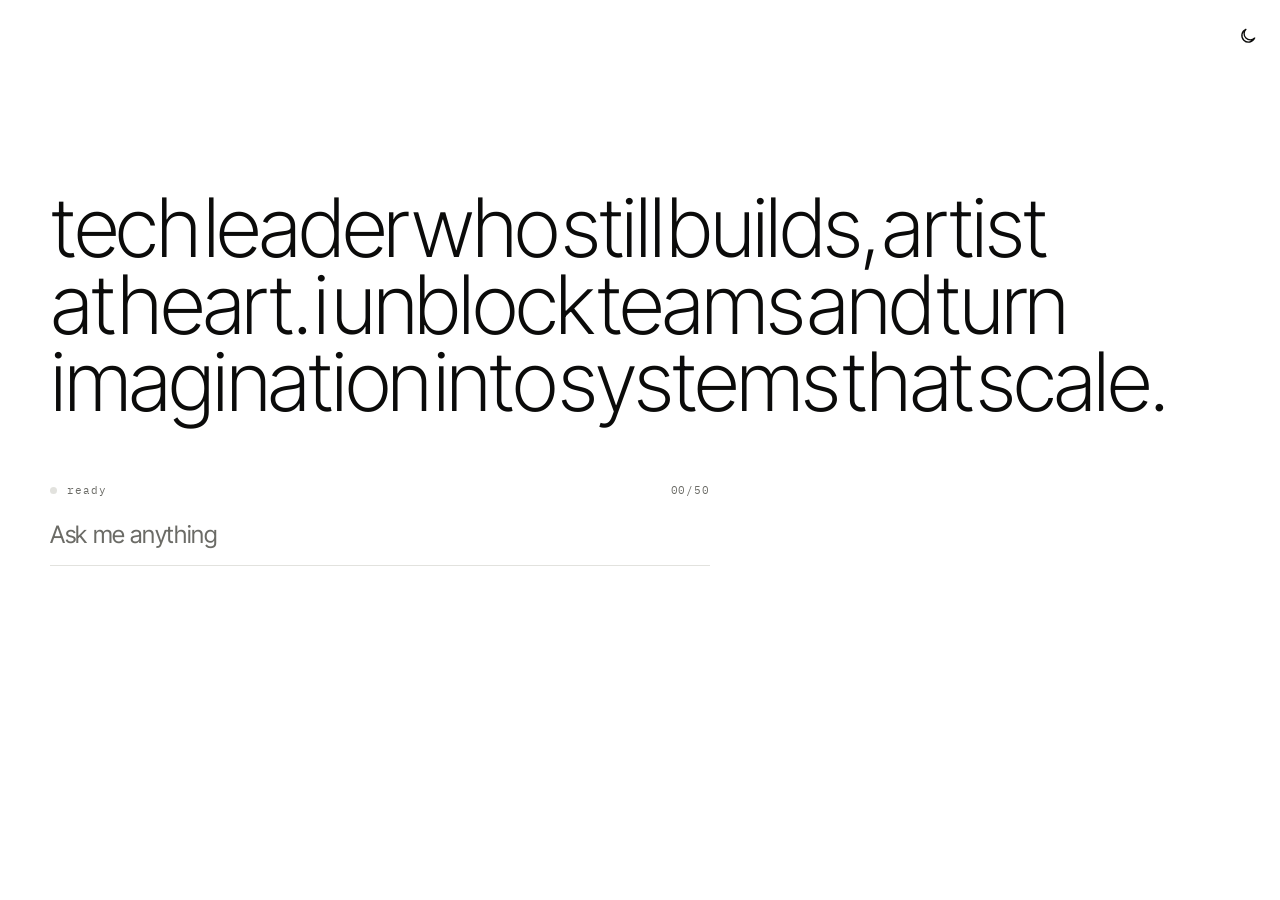
==== index.html @ 014f3786 "Open the homepage to search and share cards It was noindex as a beta; now it's the page people shoul" ====
<!DOCTYPE html>
<html lang="en">
  <head>
    <meta charset="utf-8">
    <meta name="viewport" content="width=device-width, initial-scale=1.0, viewport-fit=cover">
    <title>Kostis Karampinas - Engineering Lead at Skroutz</title>
    <meta name="author" content="Kostis Karampinas">
    <meta name="robots" content="index, follow, max-image-preview:large, max-snippet:-1">
    <meta name="description" content="Tech leader who still builds, artist at heart. Engineering Lead at Skroutz, leading International across Cyprus, Romania and Bulgaria.">
    <meta name="keywords" content="Kostis Karampinas, Engineering Lead, Tech Lead, Software Engineer, AI-first engineering, Cross-border e-commerce, Film Photography, Skroutz, Greece">
    <meta name="theme-color" media="(prefers-color-scheme: light)" content="#FFFFFF">
    <meta name="theme-color" media="(prefers-color-scheme: dark)" content="#0B0B0A">

    <!-- Open Graph / Facebook -->
    <meta property="og:type" content="profile">
    <meta property="og:url" content="https://kostiskarampinas.com/">
    <meta property="og:title" content="Kostis Karampinas - Engineering Lead at Skroutz">
    <meta property="og:description" content="Tech leader who still builds, artist at heart. Ask me anything.">
    <meta property="og:image" content="https://kostiskarampinas.com/og.png">
    <meta property="og:image:width" content="1200">
    <meta property="og:image:height" content="630">
    <meta property="og:image:type" content="image/png">
    <meta property="og:image:alt" content="Kostis Karampinas: tech leader who still builds, artist at heart, ending in a magenta dot">
    <meta property="og:site_name" content="Kostis Karampinas">
    <meta property="og:locale" content="en_US">
    <meta property="profile:first_name" content="Kostis">
    <meta property="profile:last_name" content="Karampinas">

    <!-- Twitter -->
    <meta name="twitter:card" content="summary_large_image">
    <meta name="twitter:url" content="https://kostiskarampinas.com/">
    <meta name="twitter:title" content="Kostis Karampinas - Engineering Lead at Skroutz">
    <meta name="twitter:description" content="Tech leader who still builds, artist at heart. Ask me anything.">
    <meta name="twitter:image" content="https://kostiskarampinas.com/og.png">
    <meta name="twitter:image:alt" content="Kostis Karampinas: tech leader who still builds, artist at heart, ending in a magenta dot">
    <meta name="twitter:creator" content="@rpk0_">

    <link rel="canonical" href="https://kostiskarampinas.com/">
    <link rel="me" href="https://github.com/rpk0">
    <link rel="me" href="https://linkedin.com/in/kostis-karampinas">
    <link rel="me" href="https://x.com/rpk0_">
    <link rel="me" href="https://www.instagram.com/rpk.io/">
    <link rel="icon" href="https://s.gravatar.com/avatar/8bc43bee9040db6434f0842501858358?s=80">
    <link rel="apple-touch-icon" href="https://s.gravatar.com/avatar/8bc43bee9040db6434f0842501858358?s=180">

    <link rel="preconnect" href="https://fonts.googleapis.com">
    <link rel="preconnect" href="https://fonts.gstatic.com" crossorigin>
    <link rel="stylesheet" href="https://fonts.googleapis.com/css2?family=Inter+Tight:wght@100..900&family=IBM+Plex+Mono:wght@400;500&display=swap">
    <link rel="stylesheet" href="css/site.css">

    <!-- Apply a saved light/dark choice before first paint, so the page never flashes the wrong theme -->
    <script>
      try { const t = localStorage.getItem('theme'); if (t === 'dark' || t === 'light') document.documentElement.dataset.theme = t; } catch (e) {}
    </script>

    <!-- Structured Data -->
    <script type="application/ld+json">
    {
      "@context": "https://schema.org",
      "@graph": [
        {
          "@type": "WebSite",
          "@id": "https://kostiskarampinas.com/#website",
          "url": "https://kostiskarampinas.com/",
          "name": "Kostis Karampinas",
          "inLanguage": "en"
        },
        {
          "@type": "ProfilePage",
          "@id": "https://kostiskarampinas.com/#profile",
          "url": "https://kostiskarampinas.com/",
          "name": "Kostis Karampinas - Engineering Lead at Skroutz",
          "isPartOf": { "@id": "https://kostiskarampinas.com/#website" },
          "mainEntity": { "@id": "https://kostiskarampinas.com/#person" }
        },
        {
          "@type": "Person",
          "@id": "https://kostiskarampinas.com/#person",
          "name": "Kostis Karampinas",
          "url": "https://kostiskarampinas.com/",
          "image": "https://s.gravatar.com/avatar/8bc43bee9040db6434f0842501858358?s=400",
          "description": "Tech leader who still builds, artist at heart. Senior Software Engineering Lead at Skroutz, leading International across Cyprus, Romania and Bulgaria.",
          "jobTitle": "Senior Software Engineering Lead",
          "worksFor": { "@type": "Organization", "name": "Skroutz", "url": "https://www.skroutz.gr/" },
          "homeLocation": { "@type": "Country", "name": "Greece" },
          "sameAs": [
            "https://github.com/rpk0",
            "https://x.com/rpk0_",
            "https://linkedin.com/in/kostis-karampinas",
            "https://rpk.io",
            "https://www.instagram.com/rpk.io/",
            "https://monobloc.gr/"
          ],
          "knowsAbout": ["Software Engineering", "Engineering Leadership", "AI-assisted Software Engineering", "Cross-border E-commerce", "Ruby", "SEO", "Film Photography"]
        }
      ]
    }
    </script>
  </head>
  <body>
    <button class="theme" id="theme" type="button" aria-label="Switch to dark mode">
      <svg class="moon" viewBox="0 0 24 24" fill="none" stroke="currentColor" stroke-width="1.6" stroke-linecap="round" stroke-linejoin="round" aria-hidden="true"><path d="M20 14.5A8 8 0 1 1 9.5 4a6.5 6.5 0 0 0 10.5 10.5z"/></svg>
      <svg class="sun" viewBox="0 0 24 24" fill="none" stroke="currentColor" stroke-width="1.6" stroke-linecap="round" aria-hidden="true"><circle cx="12" cy="12" r="4"/><path d="M12 2v2.5M12 19.5V22M2 12h2.5M19.5 12H22M4.9 4.9l1.8 1.8M17.3 17.3l1.8 1.8M4.9 19.1l1.8-1.8M17.3 6.7l1.8-1.8"/></svg>
    </button>

    <main class="page">
      <div class="col">
        <h1 class="tag" id="tag">tech leader who still builds, artist at heart. i unblock teams and turn imagination into systems that scale.</h1>

        <section class="ask" id="ask" aria-label="Ask me a question">
          <div class="instrument">
            <div class="readout" aria-hidden="true"><span class="led"></span><span id="status">ready</span><span class="count" id="count">00/50</span></div>
            <form class="field" id="form" autocomplete="off">
              <div class="track">
                <label class="sr" for="q">Ask me anything</label>
                <input id="q" name="q" type="text" placeholder="Ask me anything" enterkeyhint="send" autocomplete="off">
                <div class="scale" id="scale" aria-hidden="true"><span class="mark" id="mark"></span></div>
              </div>
            </form>
            <p class="err" id="err" role="status" hidden></p>
          </div>
          <div class="out" id="out" hidden>
            <p class="asked" id="asked"></p>
            <p class="answer"><span id="answer"></span><span class="caret" id="caret" aria-hidden="true"></span></p>
            <div class="extra" id="extra" hidden></div>
          </div>
          <p class="sr" id="live" aria-live="polite"></p>
          <p class="label" id="label" hidden></p>
          <div class="sugs" id="sugs" hidden></div>
        </section>
        <noscript>
          <p class="nojs">Senior Software Engineering Lead at Skroutz, leading the International team across Cyprus, Romania and Bulgaria. Thirteen years at Skroutz, half hands-on, half leading, with fully AI-driven development. Film photography on <a href="https://rpk.io/">rpk.io</a> and <a href="https://www.instagram.com/rpk.io/">Instagram</a>, furniture made by hand at <a href="https://monobloc.gr/">monobloc</a>. Find me on <a href="https://linkedin.com/in/kostis-karampinas">LinkedIn</a>, <a href="https://github.com/rpk0">GitHub</a> or <a href="https://x.com/rpk0_">X</a>.</p>
        </noscript>
      </div>
    </main>
    <p class="sig">kostis karampinas – greece</p>

    <script src="js/content.js"></script>
    <script src="js/site.js"></script>
  </body>
</html>
---- css/site.css ----
/* kostiskarampinas.com
   Layout: one quiet left-aligned column. A tagline, then a single input. Nothing else.
   The only colour on the page is the magenta dot, the page's pet. */
:root {
  --bg: #FFFFFF;
  --fg: #0B0B0A;
  --muted: #6B6B66;
  --line: #E2E2DE;
  --signal: #FF00C8;
  --rest: 260;
  --peak: 820;
  --rest-em: 560; /* the words the eye should land on first */
  --word-gap: -0.17em; /* tighter than a normal space: words run together and take a beat to read */
  --font: 'Inter Tight', 'Helvetica Neue', Arial, sans-serif;
  --mono: 'IBM Plex Mono', ui-monospace, Menlo, monospace;
  color-scheme: light;
}
@media (prefers-color-scheme: dark) {
  :root:not([data-theme="light"]) { --bg: #0B0B0A; --fg: #EDEDEA; --muted: #8E8E88; --line: #2A2A27; --rest: 280; --rest-em: 580; color-scheme: dark; }
}
/* fluo magenta: wide-gamut screens get a pink sRGB can't show */
@supports (color: color(display-p3 1 0 1)) { :root { --signal: color(display-p3 1 0 0.78); } }
:root[data-theme="dark"] { --bg: #0B0B0A; --fg: #EDEDEA; --muted: #8E8E88; --line: #2A2A27; --rest: 280; --rest-em: 580; color-scheme: dark; }

*, *::before, *::after { box-sizing: border-box; }
[hidden] { display: none !important; }
html, body { margin: 0; }
/* Every size is in rem: 16px up to 1920px wide, then the whole layout grows with the screen (2560: ~21px, 4K: 32px) */
html { font-size: clamp(16px, 0.8333vw, 32px); }
html, body { min-height: 100%; }
body { background: var(--bg); color: var(--fg); font-family: var(--font); -webkit-font-smoothing: antialiased; }
::selection { background: var(--fg); color: var(--bg); }

::view-transition-old(root), ::view-transition-new(root) { animation: none; mix-blend-mode: normal; }

.page {
  box-sizing: border-box;
  min-height: 100%;
  display: flex;
  justify-content: center;
  padding-left: max(1rem, env(safe-area-inset-left, 0rem));
  padding-right: max(1rem, env(safe-area-inset-right, 0rem));
  padding-block: clamp(6.5rem, 21vh, 13.75rem) 4.5rem;
}
.col { width: 100%; max-width: 73.75rem; display: flex; flex-direction: column; gap: clamp(2.5rem, 7vh, 4.5rem); min-width: 0; }

.tag {
  margin: 0;
  font-size: clamp(2.375rem, 6.4vw, 5.875rem);
  line-height: 0.94;
  letter-spacing: -0.04em;
  word-spacing: var(--word-gap);
  font-weight: var(--rest);
  text-wrap: balance;
}
.tag .w { display: inline-block; white-space: nowrap; }
.tag .c { display: inline-block; text-align: center; }
@media (prefers-reduced-motion: no-preference) { .tag .c { opacity: .6; } }
/* the one bright thing on the page: the final full stop */
.tag .dot { color: var(--signal); cursor: pointer; }
/* once there is an answer, the tagline steps back so the answer leads; hovering brings it back */
.tag { transition: opacity .9s cubic-bezier(.2,.7,0,1); }
.col.has-answer .tag { opacity: .2; }
.col.has-answer .tag:hover { opacity: 1; }

.ask { max-width: 62.5rem; display: flex; flex-direction: column; gap: 1.625rem; }
/* ---- the instrument ---- */
.instrument { max-width: 41.25rem; display: flex; flex-direction: column; gap: 0.375rem; }
.readout {
  display: flex; align-items: center; gap: 0.625rem;
  font-family: var(--mono); font-size: 0.6875rem; letter-spacing: .08em; color: var(--muted);
  font-variant-numeric: tabular-nums;
}
.led { width: 0.4375rem; height: 0.4375rem; border-radius: 50%; background: var(--line); transition: background-color .3s, box-shadow .3s; }
.ask.is-focus .led, .ask.busy .led { background: var(--fg); }
.readout .count { margin-left: auto; transition: color .2s; }
.readout .count.full { color: var(--fg); }
.err { margin: 0.5rem 0 0; font-family: var(--mono); font-size: 0.75rem; letter-spacing: .02em; color: var(--fg); animation: fadeup .3s cubic-bezier(.2,.7,0,1) both; }
.field.nudge { animation: nudge .38s cubic-bezier(.3,.7,.4,1); }
@keyframes nudge { 0%, 100% { transform: none; } 20% { transform: translateX(-0.4375rem); } 45% { transform: translateX(0.375rem); } 70% { transform: translateX(-0.1875rem); } }

.field { display: flex; align-items: center; gap: 1.125rem; }
.track { flex: 1; min-width: 0; display: flex; flex-direction: column; }
.scale { position: relative; height: 1.375rem; border-top: 1px solid var(--line); transition: border-color .4s; }
.ask.is-focus .scale { border-top-color: var(--fg); }
.tick {
  position: absolute; top: 0; width: 1px; height: 0.4375rem; background: var(--line);
  transform-origin: top; transform: scaleY(.45);
  transition: transform .6s cubic-bezier(.3,1.6,.5,1) calc(var(--i) * 6ms), background-color .15s;
}
.tick.major { height: 0.8125rem; }
.ask.is-focus .tick, .ask.busy .tick { transform: scaleY(1); }
.tick.lit { background: var(--fg); }
.mark {
  position: absolute; left: 0; bottom: 0; width: 0; height: 0;
  border-left: 0.25rem solid transparent; border-right: 0.25rem solid transparent; border-bottom: 0.375rem solid var(--fg);
  opacity: 0; transition: transform .25s cubic-bezier(.2,.7,0,1), opacity .3s;
}
.ask.is-focus .mark { opacity: 1; }
.pet-alive .mark { display: none; }

.field input {
  width: 100%; min-width: 0; height: 3.875rem; padding: 0; border: 0; background: transparent;
  color: var(--fg); caret-color: var(--fg);
  font-family: inherit; font-size: clamp(1.1875rem, 1.9vw, 1.5rem); font-weight: 400; letter-spacing: -0.015em;
}
.field input::placeholder { color: var(--muted); transition: color .4s; }
.field input:focus::placeholder { color: var(--line); }
.field input:focus { outline: none; }

.out { display: flex; flex-direction: column; gap: 0.75rem; }
.out.reveal .asked { animation: fadeup .5s cubic-bezier(.2,.7,0,1) both; }
.out .asked { margin: 0; font-size: 0.875rem; color: var(--muted); }
/* rich answers: a CV timeline and project links, same quiet type system */
.extra { display: flex; flex-direction: column; gap: 1.375rem; max-width: 47.5rem; margin-top: 0.625rem; }
.extra ol, .extra ul { list-style: none; margin: 0; padding: 0; border-top: 1px solid var(--line); }
.extra li { padding: 0.875rem 0; border-bottom: 1px solid var(--line); animation: fadeup .5s cubic-bezier(.2,.7,0,1) both; animation-delay: calc(var(--d, 0ms) + var(--i) * 70ms); }
.cv li { display: grid; grid-template-columns: 10em minmax(0, 1fr); gap: 0.25rem 1.5rem; align-items: baseline; }
.cv .when { font-family: var(--mono); font-size: 0.75rem; letter-spacing: .02em; color: var(--muted); font-variant-numeric: tabular-nums; }
.cv .when b { font-weight: 500; color: var(--fg); }
.cv .what { display: flex; flex-wrap: wrap; align-items: baseline; gap: 0.125rem 0.625rem; min-width: 0; }
.cv .role { font-size: 1.1875rem; font-weight: 500; letter-spacing: -0.015em; }
.cv .current .role { font-weight: 650; }
.cv .org { font-size: 1.0625rem; color: var(--muted); }
.extra .note { flex-basis: 100%; display: block; font-size: 0.875rem; color: var(--muted); margin-top: 0.125rem; }
.extra .note b { font-weight: inherit; color: color-mix(in srgb, var(--fg) 60%, var(--muted)); }
.links .link { display: grid; grid-template-columns: minmax(0, 1fr) auto auto; align-items: baseline; gap: 1rem; color: var(--fg); text-decoration: none; }
.links .lbl { font-size: 1.375rem; font-weight: 500; letter-spacing: -0.02em; }
.links .host { font-family: var(--mono); font-size: 0.75rem; color: var(--muted); overflow-wrap: anywhere; }
.links .arr { font-size: 1.125rem; transition: transform .35s cubic-bezier(.3,1.6,.5,1); }
.links a.link:hover .lbl, .links a.link:focus-visible .lbl { text-decoration: underline; text-underline-offset: 0.375rem; text-decoration-thickness: 1px; }
.links a.link:hover .arr { transform: translate(0.1875rem, -0.1875rem); }
.links .copy { min-height: 2rem; padding: 0 0.625rem; border: 1px solid var(--line); border-radius: 62.4375rem; background: transparent; color: var(--fg); font-family: var(--mono); font-size: 0.6875rem; cursor: pointer; }
.links .copy:hover { border-color: var(--fg); }
@media (max-width: 640px) {
  .cv li { grid-template-columns: minmax(0, 1fr); }
  .links .link { grid-template-columns: minmax(0, 1fr) auto; }
  .links .host { grid-column: 1 / -1; grid-row: 2; }
}
.out .answer { margin: 0; font-size: clamp(1.625rem, 3.1vw, 2.625rem); line-height: 1.16; font-weight: 420; letter-spacing: -0.03em; max-width: 24em; text-wrap: pretty; }
/* an invisible marker at the end of the answer, sitting on the baseline: the dot rides it and becomes the full stop */
.caret { display: inline-block; width: 0; height: 0; }
.answer .w { animation: wordin .45s ease-out both; animation-delay: var(--i); }
@keyframes wordin { from { opacity: 0; filter: blur(0.08em); } }

/* ---- the dot: the page's pet ---- */
.pet { position: absolute; left: 0; top: 0; z-index: 6; border-radius: 50%; background: var(--signal); cursor: pointer; will-change: transform; }
.pet::after { content: ""; position: absolute; inset: -0.75rem; border-radius: 50%; }
/* lights out: it glows for a moment */
.pet.glow { animation: glow 1.6s cubic-bezier(.2,.7,0,1); }
@keyframes glow {
  0% { box-shadow: 0 0 0 0 transparent; }
  30% { box-shadow: 0 0 0 0.375rem color-mix(in srgb, var(--signal) 22%, transparent), 0 0 1.75rem 0.5rem color-mix(in srgb, var(--signal) 40%, transparent); }
  100% { box-shadow: 0 0 0 0 transparent; }
}
.zz { position: absolute; left: 0; top: 0; z-index: 6; pointer-events: none; font-family: var(--mono); font-size: 0.75rem; color: var(--muted); }
.zz span { display: inline-block; animation: zz 2.4s ease-in-out infinite; }
.zz span + span { animation-delay: 1.2s; }
@keyframes zz { 0% { opacity: 0; transform: translate(0, 0.25rem); } 30% { opacity: 1; } 100% { opacity: 0; transform: translate(0.625rem, -1rem); } }

.label { margin: 0; font-size: 0.8125rem; color: var(--muted); }
/* without JS: a plain bio in place of the instrument */
.nojs { max-width: 40rem; font-size: 1.125rem; line-height: 1.5; color: var(--muted); }
.nojs a { color: var(--fg); }
.sugs { display: flex; flex-wrap: wrap; gap: 0 1.75rem; }
.sugs button {
  min-height: 2.75rem; padding: 0; border: 0; background: transparent; color: var(--muted);
  font-family: inherit; font-size: 1.0625rem; letter-spacing: -0.01em; text-align: left; cursor: pointer;
  animation: fadeup .5s cubic-bezier(.2,.7,0,1) both; animation-delay: calc(var(--d, 0ms) + var(--i) * 55ms);
  transition: color .2s;
}
.sugs button:hover, .sugs button:focus-visible { color: var(--fg); text-decoration: underline; text-underline-offset: 0.375rem; text-decoration-thickness: 1px; }

.theme {
  position: absolute; z-index: 5;
  top: calc(env(safe-area-inset-top, 0rem) + 0.875rem);
  right: max(0.625rem, env(safe-area-inset-right, 0rem));
  width: 2.75rem; height: 2.75rem; padding: 0; border: 0; border-radius: 50%;
  display: grid; place-items: center; background: transparent; color: var(--fg); cursor: pointer;
  transition: transform .5s cubic-bezier(.3,1.6,.5,1);
}
.theme:hover { transform: rotate(-25deg); }
.theme svg { width: 1.25rem; height: 1.25rem; }
.theme .sun { display: none; }
.theme[data-mode="dark"] .sun { display: block; }
.theme[data-mode="dark"] .moon { display: none; }

button:focus-visible, a:focus-visible { outline: 1px solid var(--fg); outline-offset: 0.25rem; }
.sr { position: absolute; width: 1px; height: 1px; overflow: hidden; clip: rect(0 0 0 0); white-space: nowrap; }

@keyframes fadeup { from { opacity: 0; transform: translateY(0.5rem); } to { opacity: 1; transform: none; } }

.sig {
  position: fixed; z-index: 4; display: none;
  right: max(1rem, env(safe-area-inset-right, 0rem)); bottom: calc(env(safe-area-inset-bottom, 0rem) + 1.5rem);
  writing-mode: vertical-rl; transform: rotate(180deg);
  font-family: var(--mono); font-size: 0.6875rem; letter-spacing: .14em; color: var(--muted);
}
@media (min-width: 1300px) { .sig { display: block; } }

@media (max-width: 640px) {
  .sugs { flex-direction: column; align-items: flex-start; }
  .sugs button { font-size: 1.0625rem; }
}
@media (prefers-reduced-motion: reduce) {
  .theme, .tick, .mark { transition: none; }
  .extra li, .out.reveal .asked, .answer .w { animation: none; }
  .sugs button { animation: none; }
  .caret { animation: none; }
}
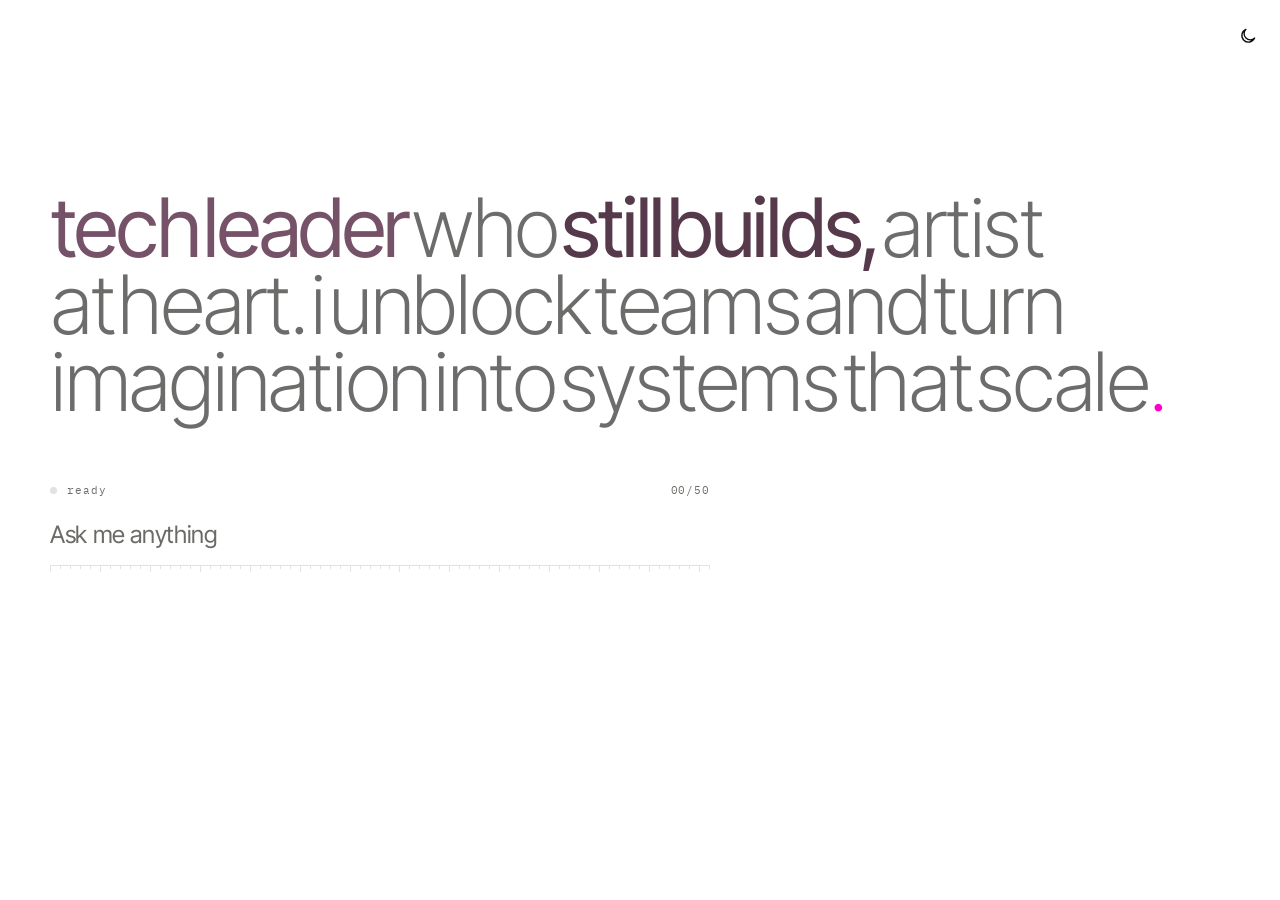
==== commit df093774: "Make the ask-me page the homepage The beta is done; the vim page moves to /old and /new goes away." ====
--- a/index.html
+++ b/index.html
@@ -3,43 +3,32 @@
   <head>
     <meta charset="utf-8">
     <meta name="viewport" content="width=device-width, initial-scale=1.0, viewport-fit=cover">
-    <title>Kostis Karampinas - Engineering Lead at Skroutz</title>
+    <title>Kostis Karampinas - Engineering Lead</title>
     <meta name="author" content="Kostis Karampinas">
-    <meta name="robots" content="index, follow, max-image-preview:large, max-snippet:-1">
-    <meta name="description" content="Tech leader who still builds, artist at heart. Engineering Lead at Skroutz, leading International across Cyprus, Romania and Bulgaria.">
+    <!-- Beta: kept out of search until it replaces the homepage -->
+    <meta name="robots" content="noindex, nofollow">
+    <meta name="description" content="Kostis Karampinas: tech leader who still builds, artist at heart. Engineering Lead at Skroutz, leading International across Cyprus, Romania and Bulgaria. Film photography and monobloc on the side.">
     <meta name="keywords" content="Kostis Karampinas, Engineering Lead, Tech Lead, Software Engineer, AI-first engineering, Cross-border e-commerce, Film Photography, Skroutz, Greece">
     <meta name="theme-color" media="(prefers-color-scheme: light)" content="#FFFFFF">
     <meta name="theme-color" media="(prefers-color-scheme: dark)" content="#0B0B0A">
 
     <!-- Open Graph / Facebook -->
-    <meta property="og:type" content="profile">
-    <meta property="og:url" content="https://kostiskarampinas.com/">
-    <meta property="og:title" content="Kostis Karampinas - Engineering Lead at Skroutz">
+    <meta property="og:type" content="website">
+    <meta property="og:url" content="https://kostiskarampinas.com/new/">
+    <meta property="og:title" content="Kostis Karampinas - Engineering Lead">
     <meta property="og:description" content="Tech leader who still builds, artist at heart. Ask me anything.">
-    <meta property="og:image" content="https://kostiskarampinas.com/og.png">
-    <meta property="og:image:width" content="1200">
-    <meta property="og:image:height" content="630">
-    <meta property="og:image:type" content="image/png">
-    <meta property="og:image:alt" content="Kostis Karampinas: tech leader who still builds, artist at heart, ending in a magenta dot">
+    <meta property="og:image" content="https://s.gravatar.com/avatar/8bc43bee9040db6434f0842501858358?s=400">
     <meta property="og:site_name" content="Kostis Karampinas">
-    <meta property="og:locale" content="en_US">
-    <meta property="profile:first_name" content="Kostis">
-    <meta property="profile:last_name" content="Karampinas">
 
     <!-- Twitter -->
-    <meta name="twitter:card" content="summary_large_image">
-    <meta name="twitter:url" content="https://kostiskarampinas.com/">
-    <meta name="twitter:title" content="Kostis Karampinas - Engineering Lead at Skroutz">
+    <meta name="twitter:card" content="summary">
+    <meta name="twitter:url" content="https://kostiskarampinas.com/new/">
+    <meta name="twitter:title" content="Kostis Karampinas - Engineering Lead">
     <meta name="twitter:description" content="Tech leader who still builds, artist at heart. Ask me anything.">
-    <meta name="twitter:image" content="https://kostiskarampinas.com/og.png">
-    <meta name="twitter:image:alt" content="Kostis Karampinas: tech leader who still builds, artist at heart, ending in a magenta dot">
+    <meta name="twitter:image" content="https://s.gravatar.com/avatar/8bc43bee9040db6434f0842501858358?s=400">
     <meta name="twitter:creator" content="@rpk0_">
 
-    <link rel="canonical" href="https://kostiskarampinas.com/">
-    <link rel="me" href="https://github.com/rpk0">
-    <link rel="me" href="https://linkedin.com/in/kostis-karampinas">
-    <link rel="me" href="https://x.com/rpk0_">
-    <link rel="me" href="https://www.instagram.com/rpk.io/">
+    <link rel="canonical" href="https://kostiskarampinas.com/new/">
     <link rel="icon" href="https://s.gravatar.com/avatar/8bc43bee9040db6434f0842501858358?s=80">
     <link rel="apple-touch-icon" href="https://s.gravatar.com/avatar/8bc43bee9040db6434f0842501858358?s=180">
 
@@ -57,43 +46,22 @@
     <script type="application/ld+json">
     {
       "@context": "https://schema.org",
-      "@graph": [
-        {
-          "@type": "WebSite",
-          "@id": "https://kostiskarampinas.com/#website",
-          "url": "https://kostiskarampinas.com/",
-          "name": "Kostis Karampinas",
-          "inLanguage": "en"
-        },
-        {
-          "@type": "ProfilePage",
-          "@id": "https://kostiskarampinas.com/#profile",
-          "url": "https://kostiskarampinas.com/",
-          "name": "Kostis Karampinas - Engineering Lead at Skroutz",
-          "isPartOf": { "@id": "https://kostiskarampinas.com/#website" },
-          "mainEntity": { "@id": "https://kostiskarampinas.com/#person" }
-        },
-        {
-          "@type": "Person",
-          "@id": "https://kostiskarampinas.com/#person",
-          "name": "Kostis Karampinas",
-          "url": "https://kostiskarampinas.com/",
-          "image": "https://s.gravatar.com/avatar/8bc43bee9040db6434f0842501858358?s=400",
-          "description": "Tech leader who still builds, artist at heart. Senior Software Engineering Lead at Skroutz, leading International across Cyprus, Romania and Bulgaria.",
-          "jobTitle": "Senior Software Engineering Lead",
-          "worksFor": { "@type": "Organization", "name": "Skroutz", "url": "https://www.skroutz.gr/" },
-          "homeLocation": { "@type": "Country", "name": "Greece" },
-          "sameAs": [
-            "https://github.com/rpk0",
-            "https://x.com/rpk0_",
-            "https://linkedin.com/in/kostis-karampinas",
-            "https://rpk.io",
-            "https://www.instagram.com/rpk.io/",
-            "https://monobloc.gr/"
-          ],
-          "knowsAbout": ["Software Engineering", "Engineering Leadership", "AI-assisted Software Engineering", "Cross-border E-commerce", "Ruby", "SEO", "Film Photography"]
-        }
-      ]
+      "@type": "Person",
+      "name": "Kostis Karampinas",
+      "jobTitle": "Senior Software Engineering Lead",
+      "worksFor": {
+        "@type": "Organization",
+        "name": "Skroutz"
+      },
+      "url": "https://kostiskarampinas.com",
+      "sameAs": [
+        "https://github.com/rpk0",
+        "https://x.com/rpk0_",
+        "https://linkedin.com/in/kostis-karampinas",
+        "https://rpk.io",
+        "https://www.instagram.com/rpk.io/"
+      ],
+      "knowsAbout": ["Software Engineering", "Engineering Leadership", "AI-assisted Software Engineering", "Cross-border E-commerce", "Film Photography"]
     }
     </script>
   </head>
@@ -128,9 +96,6 @@
           <p class="label" id="label" hidden></p>
           <div class="sugs" id="sugs" hidden></div>
         </section>
-        <noscript>
-          <p class="nojs">Senior Software Engineering Lead at Skroutz, leading the International team across Cyprus, Romania and Bulgaria. Thirteen years at Skroutz, half hands-on, half leading, with fully AI-driven development. Film photography on <a href="https://rpk.io/">rpk.io</a> and <a href="https://www.instagram.com/rpk.io/">Instagram</a>, furniture made by hand at <a href="https://monobloc.gr/">monobloc</a>. Find me on <a href="https://linkedin.com/in/kostis-karampinas">LinkedIn</a>, <a href="https://github.com/rpk0">GitHub</a> or <a href="https://x.com/rpk0_">X</a>.</p>
-        </noscript>
       </div>
     </main>
     <p class="sig">kostis karampinas – greece</p>
--- a/css/site.css
+++ b/css/site.css
@@ -159,9 +159,6 @@
 @keyframes zz { 0% { opacity: 0; transform: translate(0, 0.25rem); } 30% { opacity: 1; } 100% { opacity: 0; transform: translate(0.625rem, -1rem); } }
 
 .label { margin: 0; font-size: 0.8125rem; color: var(--muted); }
-/* without JS: a plain bio in place of the instrument */
-.nojs { max-width: 40rem; font-size: 1.125rem; line-height: 1.5; color: var(--muted); }
-.nojs a { color: var(--fg); }
 .sugs { display: flex; flex-wrap: wrap; gap: 0 1.75rem; }
 .sugs button {
   min-height: 2.75rem; padding: 0; border: 0; background: transparent; color: var(--muted);
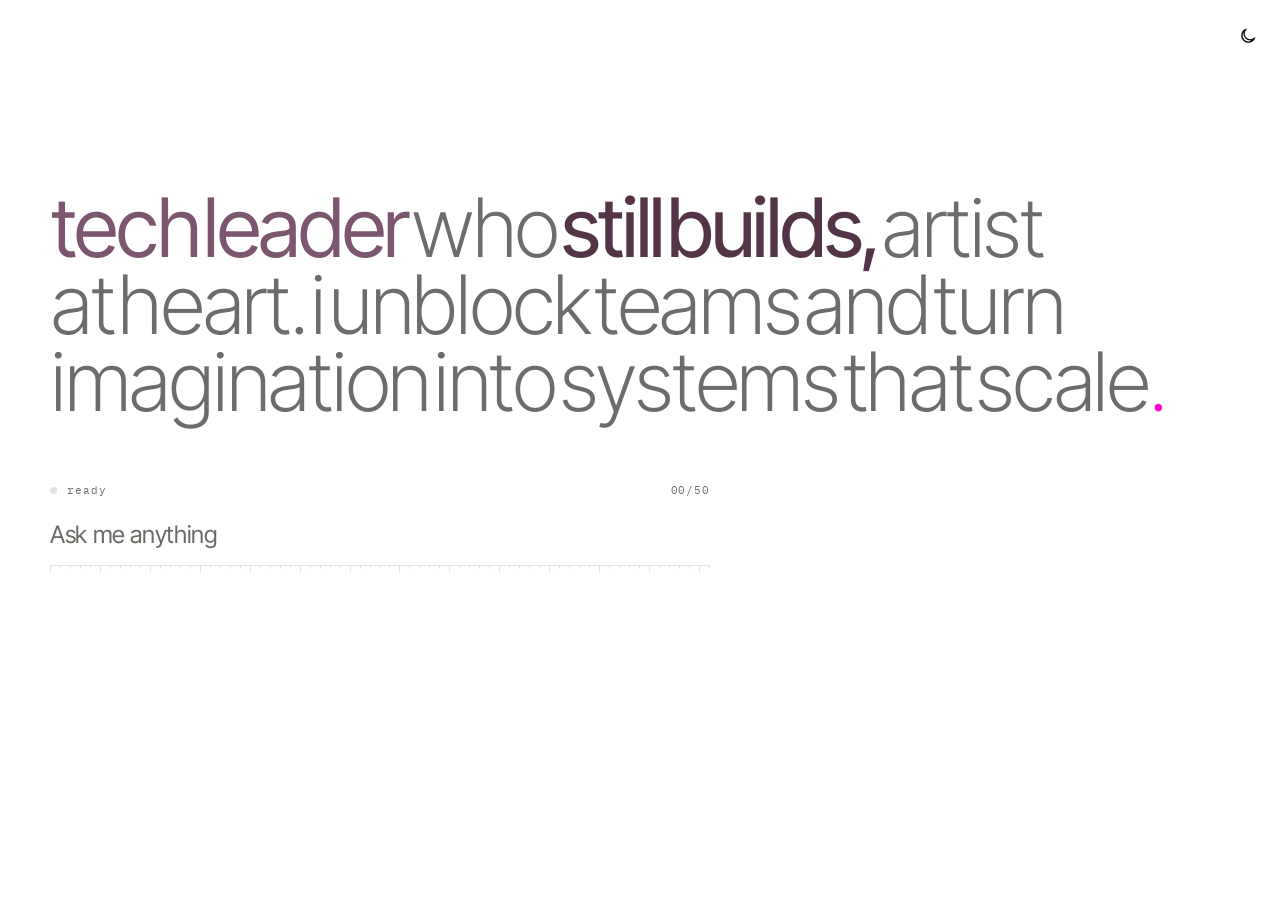
==== commit c6d3c86b: "Link to the old page after the questions A way back to the vim page for anyone not into the AI versi" ====
--- a/index.html
+++ b/index.html
@@ -3,32 +3,43 @@
   <head>
     <meta charset="utf-8">
     <meta name="viewport" content="width=device-width, initial-scale=1.0, viewport-fit=cover">
-    <title>Kostis Karampinas - Engineering Lead</title>
+    <title>Kostis Karampinas - Engineering Lead at Skroutz</title>
     <meta name="author" content="Kostis Karampinas">
-    <!-- Beta: kept out of search until it replaces the homepage -->
-    <meta name="robots" content="noindex, nofollow">
-    <meta name="description" content="Kostis Karampinas: tech leader who still builds, artist at heart. Engineering Lead at Skroutz, leading International across Cyprus, Romania and Bulgaria. Film photography and monobloc on the side.">
+    <meta name="robots" content="index, follow, max-image-preview:large, max-snippet:-1">
+    <meta name="description" content="Tech leader who still builds, artist at heart. Engineering Lead at Skroutz, leading International across Cyprus, Romania and Bulgaria.">
     <meta name="keywords" content="Kostis Karampinas, Engineering Lead, Tech Lead, Software Engineer, AI-first engineering, Cross-border e-commerce, Film Photography, Skroutz, Greece">
     <meta name="theme-color" media="(prefers-color-scheme: light)" content="#FFFFFF">
     <meta name="theme-color" media="(prefers-color-scheme: dark)" content="#0B0B0A">
 
     <!-- Open Graph / Facebook -->
-    <meta property="og:type" content="website">
-    <meta property="og:url" content="https://kostiskarampinas.com/new/">
-    <meta property="og:title" content="Kostis Karampinas - Engineering Lead">
+    <meta property="og:type" content="profile">
+    <meta property="og:url" content="https://kostiskarampinas.com/">
+    <meta property="og:title" content="Kostis Karampinas - Engineering Lead at Skroutz">
     <meta property="og:description" content="Tech leader who still builds, artist at heart. Ask me anything.">
-    <meta property="og:image" content="https://s.gravatar.com/avatar/8bc43bee9040db6434f0842501858358?s=400">
+    <meta property="og:image" content="https://kostiskarampinas.com/og.png">
+    <meta property="og:image:width" content="1200">
+    <meta property="og:image:height" content="630">
+    <meta property="og:image:type" content="image/png">
+    <meta property="og:image:alt" content="Kostis Karampinas: tech leader who still builds, artist at heart, ending in a magenta dot">
     <meta property="og:site_name" content="Kostis Karampinas">
+    <meta property="og:locale" content="en_US">
+    <meta property="profile:first_name" content="Kostis">
+    <meta property="profile:last_name" content="Karampinas">
 
     <!-- Twitter -->
-    <meta name="twitter:card" content="summary">
-    <meta name="twitter:url" content="https://kostiskarampinas.com/new/">
-    <meta name="twitter:title" content="Kostis Karampinas - Engineering Lead">
+    <meta name="twitter:card" content="summary_large_image">
+    <meta name="twitter:url" content="https://kostiskarampinas.com/">
+    <meta name="twitter:title" content="Kostis Karampinas - Engineering Lead at Skroutz">
     <meta name="twitter:description" content="Tech leader who still builds, artist at heart. Ask me anything.">
-    <meta name="twitter:image" content="https://s.gravatar.com/avatar/8bc43bee9040db6434f0842501858358?s=400">
+    <meta name="twitter:image" content="https://kostiskarampinas.com/og.png">
+    <meta name="twitter:image:alt" content="Kostis Karampinas: tech leader who still builds, artist at heart, ending in a magenta dot">
     <meta name="twitter:creator" content="@rpk0_">
 
-    <link rel="canonical" href="https://kostiskarampinas.com/new/">
+    <link rel="canonical" href="https://kostiskarampinas.com/">
+    <link rel="me" href="https://github.com/rpk0">
+    <link rel="me" href="https://linkedin.com/in/kostis-karampinas">
+    <link rel="me" href="https://x.com/rpk0_">
+    <link rel="me" href="https://www.instagram.com/rpk.io/">
     <link rel="icon" href="https://s.gravatar.com/avatar/8bc43bee9040db6434f0842501858358?s=80">
     <link rel="apple-touch-icon" href="https://s.gravatar.com/avatar/8bc43bee9040db6434f0842501858358?s=180">
 
@@ -46,22 +57,43 @@
     <script type="application/ld+json">
     {
       "@context": "https://schema.org",
-      "@type": "Person",
-      "name": "Kostis Karampinas",
-      "jobTitle": "Senior Software Engineering Lead",
-      "worksFor": {
-        "@type": "Organization",
-        "name": "Skroutz"
-      },
-      "url": "https://kostiskarampinas.com",
-      "sameAs": [
-        "https://github.com/rpk0",
-        "https://x.com/rpk0_",
-        "https://linkedin.com/in/kostis-karampinas",
-        "https://rpk.io",
-        "https://www.instagram.com/rpk.io/"
-      ],
-      "knowsAbout": ["Software Engineering", "Engineering Leadership", "AI-assisted Software Engineering", "Cross-border E-commerce", "Film Photography"]
+      "@graph": [
+        {
+          "@type": "WebSite",
+          "@id": "https://kostiskarampinas.com/#website",
+          "url": "https://kostiskarampinas.com/",
+          "name": "Kostis Karampinas",
+          "inLanguage": "en"
+        },
+        {
+          "@type": "ProfilePage",
+          "@id": "https://kostiskarampinas.com/#profile",
+          "url": "https://kostiskarampinas.com/",
+          "name": "Kostis Karampinas - Engineering Lead at Skroutz",
+          "isPartOf": { "@id": "https://kostiskarampinas.com/#website" },
+          "mainEntity": { "@id": "https://kostiskarampinas.com/#person" }
+        },
+        {
+          "@type": "Person",
+          "@id": "https://kostiskarampinas.com/#person",
+          "name": "Kostis Karampinas",
+          "url": "https://kostiskarampinas.com/",
+          "image": "https://s.gravatar.com/avatar/8bc43bee9040db6434f0842501858358?s=400",
+          "description": "Tech leader who still builds, artist at heart. Senior Software Engineering Lead at Skroutz, leading International across Cyprus, Romania and Bulgaria.",
+          "jobTitle": "Senior Software Engineering Lead",
+          "worksFor": { "@type": "Organization", "name": "Skroutz", "url": "https://www.skroutz.gr/" },
+          "homeLocation": { "@type": "Country", "name": "Greece" },
+          "sameAs": [
+            "https://github.com/rpk0",
+            "https://x.com/rpk0_",
+            "https://linkedin.com/in/kostis-karampinas",
+            "https://rpk.io",
+            "https://www.instagram.com/rpk.io/",
+            "https://monobloc.gr/"
+          ],
+          "knowsAbout": ["Software Engineering", "Engineering Leadership", "AI-assisted Software Engineering", "Cross-border E-commerce", "Ruby", "SEO", "Film Photography"]
+        }
+      ]
     }
     </script>
   </head>
@@ -95,7 +127,11 @@
           <p class="sr" id="live" aria-live="polite"></p>
           <p class="label" id="label" hidden></p>
           <div class="sugs" id="sugs" hidden></div>
+          <a class="escape" id="escape" href="/old/" hidden>not into ai? show me the coding era →</a>
         </section>
+        <noscript>
+          <p class="nojs">Senior Software Engineering Lead at Skroutz, leading the International team across Cyprus, Romania and Bulgaria. Thirteen years at Skroutz, half hands-on, half leading, with fully AI-driven development. Film photography on <a href="https://rpk.io/">rpk.io</a> and <a href="https://www.instagram.com/rpk.io/">Instagram</a>, furniture made by hand at <a href="https://monobloc.gr/">monobloc</a>. Find me on <a href="https://linkedin.com/in/kostis-karampinas">LinkedIn</a>, <a href="https://github.com/rpk0">GitHub</a> or <a href="https://x.com/rpk0_">X</a>.</p>
+        </noscript>
       </div>
     </main>
     <p class="sig">kostis karampinas – greece</p>
--- a/css/site.css
+++ b/css/site.css
@@ -159,6 +159,9 @@
 @keyframes zz { 0% { opacity: 0; transform: translate(0, 0.25rem); } 30% { opacity: 1; } 100% { opacity: 0; transform: translate(0.625rem, -1rem); } }
 
 .label { margin: 0; font-size: 0.8125rem; color: var(--muted); }
+/* without JS: a plain bio in place of the instrument */
+.nojs { max-width: 40rem; font-size: 1.125rem; line-height: 1.5; color: var(--muted); }
+.nojs a { color: var(--fg); }
 .sugs { display: flex; flex-wrap: wrap; gap: 0 1.75rem; }
 .sugs button {
   min-height: 2.75rem; padding: 0; border: 0; background: transparent; color: var(--muted);
@@ -167,6 +170,12 @@
   transition: color .2s;
 }
 .sugs button:hover, .sugs button:focus-visible { color: var(--fg); text-decoration: underline; text-underline-offset: 0.375rem; text-decoration-thickness: 1px; }
+/* the way back to the old vim page, after the questions */
+.escape {
+  align-self: flex-start; padding-block: 0.75rem; font-family: var(--mono); font-size: 0.8125rem; color: var(--muted); text-decoration: none;
+  animation: fadeup .5s cubic-bezier(.2,.7,0,1) both; animation-delay: calc(var(--d, 0ms) + (var(--n, 0) + 1) * 55ms);
+}
+.escape:hover, .escape:focus-visible { color: var(--fg); text-decoration: underline; text-underline-offset: 0.3rem; text-decoration-thickness: 1px; }
 
 .theme {
   position: absolute; z-index: 5;
@@ -202,6 +211,6 @@
 @media (prefers-reduced-motion: reduce) {
   .theme, .tick, .mark { transition: none; }
   .extra li, .out.reveal .asked, .answer .w { animation: none; }
-  .sugs button { animation: none; }
+  .sugs button, .escape { animation: none; }
   .caret { animation: none; }
 }
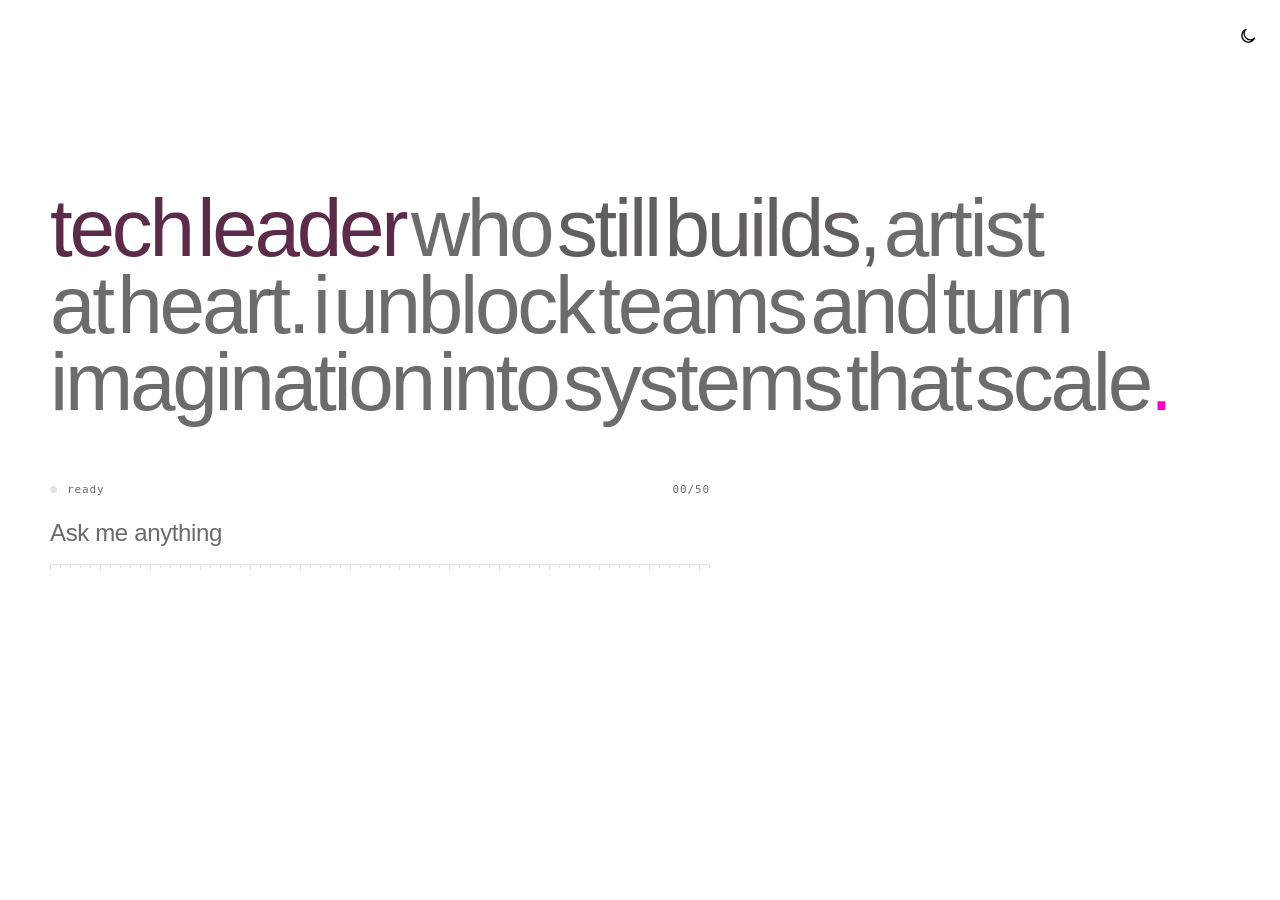
==== commit 09b1d9ae: "Self-host icons with the magenta dot The dot is the site's signature, so the favicon and profile pho" ====
--- a/index.html
+++ b/index.html
@@ -40,12 +40,11 @@
     <link rel="me" href="https://linkedin.com/in/kostis-karampinas">
     <link rel="me" href="https://x.com/rpk0_">
     <link rel="me" href="https://www.instagram.com/rpk.io/">
-    <link rel="icon" href="https://s.gravatar.com/avatar/8bc43bee9040db6434f0842501858358?s=80">
-    <link rel="apple-touch-icon" href="https://s.gravatar.com/avatar/8bc43bee9040db6434f0842501858358?s=180">
+    <link rel="icon" href="/favicon.svg" type="image/svg+xml">
+    <link rel="icon" href="/favicon-48.png" sizes="48x48" type="image/png">
+    <link rel="apple-touch-icon" href="/apple-touch-icon.png">
 
-    <link rel="preconnect" href="https://fonts.googleapis.com">
-    <link rel="preconnect" href="https://fonts.gstatic.com" crossorigin>
-    <link rel="stylesheet" href="https://fonts.googleapis.com/css2?family=Inter+Tight:wght@100..900&family=IBM+Plex+Mono:wght@400;500&display=swap">
+    <link rel="preload" href="/fonts/inter-tight-latin.woff2" as="font" type="font/woff2" crossorigin>
     <link rel="stylesheet" href="css/site.css">
 
     <!-- Apply a saved light/dark choice before first paint, so the page never flashes the wrong theme -->
@@ -78,7 +77,7 @@
           "@id": "https://kostiskarampinas.com/#person",
           "name": "Kostis Karampinas",
           "url": "https://kostiskarampinas.com/",
-          "image": "https://s.gravatar.com/avatar/8bc43bee9040db6434f0842501858358?s=400",
+          "image": "https://kostiskarampinas.com/profile.png",
           "description": "Tech leader who still builds, artist at heart. Senior Software Engineering Lead at Skroutz, leading International across Cyprus, Romania and Bulgaria.",
           "jobTitle": "Senior Software Engineering Lead",
           "worksFor": { "@type": "Organization", "name": "Skroutz", "url": "https://www.skroutz.gr/" },
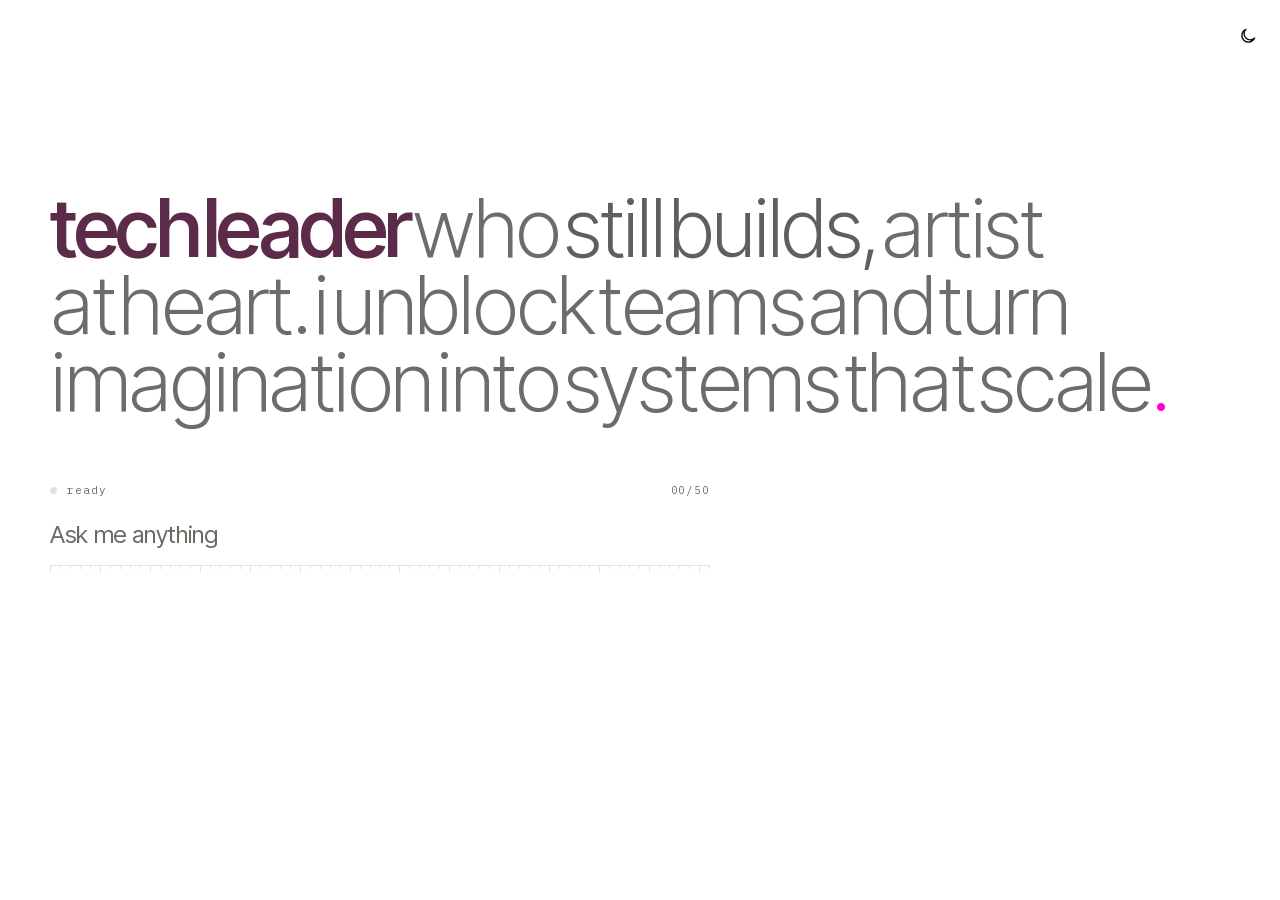
==== commit 0a43fd9e: "Self-host the fonts No calls to Google on page load: faster first paint, nothing to consent to." ====
--- a/index.html
+++ b/index.html
@@ -40,9 +40,8 @@
     <link rel="me" href="https://linkedin.com/in/kostis-karampinas">
     <link rel="me" href="https://x.com/rpk0_">
     <link rel="me" href="https://www.instagram.com/rpk.io/">
-    <link rel="icon" href="/favicon.svg" type="image/svg+xml">
-    <link rel="icon" href="/favicon-48.png" sizes="48x48" type="image/png">
-    <link rel="apple-touch-icon" href="/apple-touch-icon.png">
+    <link rel="icon" href="https://s.gravatar.com/avatar/8bc43bee9040db6434f0842501858358?s=80">
+    <link rel="apple-touch-icon" href="https://s.gravatar.com/avatar/8bc43bee9040db6434f0842501858358?s=180">
 
     <link rel="preload" href="/fonts/inter-tight-latin.woff2" as="font" type="font/woff2" crossorigin>
     <link rel="stylesheet" href="css/site.css">
@@ -77,7 +76,7 @@
           "@id": "https://kostiskarampinas.com/#person",
           "name": "Kostis Karampinas",
           "url": "https://kostiskarampinas.com/",
-          "image": "https://kostiskarampinas.com/profile.png",
+          "image": "https://s.gravatar.com/avatar/8bc43bee9040db6434f0842501858358?s=400",
           "description": "Tech leader who still builds, artist at heart. Senior Software Engineering Lead at Skroutz, leading International across Cyprus, Romania and Bulgaria.",
           "jobTitle": "Senior Software Engineering Lead",
           "worksFor": { "@type": "Organization", "name": "Skroutz", "url": "https://www.skroutz.gr/" },
--- a/css/site.css
+++ b/css/site.css
@@ -1,6 +1,62 @@
 /* kostiskarampinas.com
    Layout: one quiet left-aligned column. A tagline, then a single input. Nothing else.
    The only colour on the page is the magenta dot, the page's pet. */
+/* fonts are self-hosted: latin and latin-ext only */
+/* IBM Plex Mono, latin-ext */
+@font-face {
+  font-family: 'IBM Plex Mono';
+  font-style: normal;
+  font-weight: 400;
+  font-display: swap;
+  src: url(/fonts/ibm-plex-mono-latin-ext.woff2) format('woff2');
+  unicode-range: U+0100-02BA, U+02BD-02C5, U+02C7-02CC, U+02CE-02D7, U+02DD-02FF, U+0304, U+0308, U+0329, U+1D00-1DBF, U+1E00-1E9F, U+1EF2-1EFF, U+2020, U+20A0-20AB, U+20AD-20C4, U+2113, U+2C60-2C7F, U+A720-A7FF;
+}
+/* IBM Plex Mono, latin */
+@font-face {
+  font-family: 'IBM Plex Mono';
+  font-style: normal;
+  font-weight: 400;
+  font-display: swap;
+  src: url(/fonts/ibm-plex-mono-latin.woff2) format('woff2');
+  unicode-range: U+0000-00FF, U+0131, U+0152-0153, U+02BB-02BC, U+02C6, U+02DA, U+02DC, U+0304, U+0308, U+0329, U+2000-206F, U+20AC, U+2122, U+2191, U+2193, U+2212, U+2215, U+FEFF, U+FFFD;
+}
+/* IBM Plex Mono, latin-ext */
+@font-face {
+  font-family: 'IBM Plex Mono';
+  font-style: normal;
+  font-weight: 500;
+  font-display: swap;
+  src: url(/fonts/ibm-plex-mono-latin-ext.woff2) format('woff2');
+  unicode-range: U+0100-02BA, U+02BD-02C5, U+02C7-02CC, U+02CE-02D7, U+02DD-02FF, U+0304, U+0308, U+0329, U+1D00-1DBF, U+1E00-1E9F, U+1EF2-1EFF, U+2020, U+20A0-20AB, U+20AD-20C4, U+2113, U+2C60-2C7F, U+A720-A7FF;
+}
+/* IBM Plex Mono, latin */
+@font-face {
+  font-family: 'IBM Plex Mono';
+  font-style: normal;
+  font-weight: 500;
+  font-display: swap;
+  src: url(/fonts/ibm-plex-mono-latin.woff2) format('woff2');
+  unicode-range: U+0000-00FF, U+0131, U+0152-0153, U+02BB-02BC, U+02C6, U+02DA, U+02DC, U+0304, U+0308, U+0329, U+2000-206F, U+20AC, U+2122, U+2191, U+2193, U+2212, U+2215, U+FEFF, U+FFFD;
+}
+/* Inter Tight, latin-ext */
+@font-face {
+  font-family: 'Inter Tight';
+  font-style: normal;
+  font-weight: 100 900;
+  font-display: swap;
+  src: url(/fonts/inter-tight-latin-ext.woff2) format('woff2');
+  unicode-range: U+0100-02BA, U+02BD-02C5, U+02C7-02CC, U+02CE-02D7, U+02DD-02FF, U+0304, U+0308, U+0329, U+1D00-1DBF, U+1E00-1E9F, U+1EF2-1EFF, U+2020, U+20A0-20AB, U+20AD-20C4, U+2113, U+2C60-2C7F, U+A720-A7FF;
+}
+/* Inter Tight, latin */
+@font-face {
+  font-family: 'Inter Tight';
+  font-style: normal;
+  font-weight: 100 900;
+  font-display: swap;
+  src: url(/fonts/inter-tight-latin.woff2) format('woff2');
+  unicode-range: U+0000-00FF, U+0131, U+0152-0153, U+02BB-02BC, U+02C6, U+02DA, U+02DC, U+0304, U+0308, U+0329, U+2000-206F, U+20AC, U+2122, U+2191, U+2193, U+2212, U+2215, U+FEFF, U+FFFD;
+}
+
 :root {
   --bg: #FFFFFF;
   --fg: #0B0B0A;
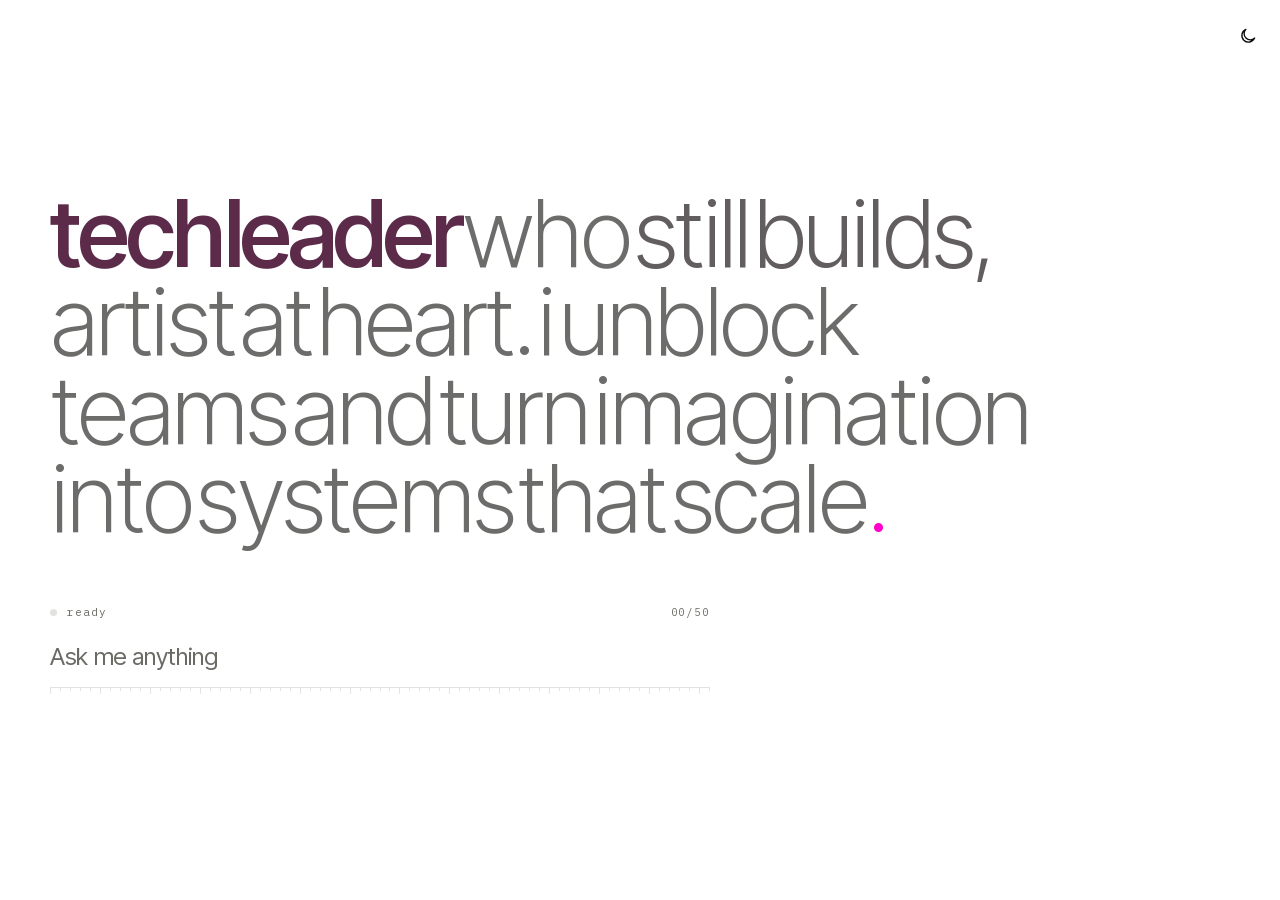
==== commit bef486d5: "Version asset links so deploys reach phones CSS and JS are cached for 4h but HTML for 10min, so new " ====
--- a/index.html
+++ b/index.html
@@ -40,11 +40,12 @@
     <link rel="me" href="https://linkedin.com/in/kostis-karampinas">
     <link rel="me" href="https://x.com/rpk0_">
     <link rel="me" href="https://www.instagram.com/rpk.io/">
-    <link rel="icon" href="https://s.gravatar.com/avatar/8bc43bee9040db6434f0842501858358?s=80">
-    <link rel="apple-touch-icon" href="https://s.gravatar.com/avatar/8bc43bee9040db6434f0842501858358?s=180">
+    <link rel="icon" href="/favicon.svg" type="image/svg+xml">
+    <link rel="icon" href="/favicon-48.png" sizes="48x48" type="image/png">
+    <link rel="apple-touch-icon" href="/apple-touch-icon.png">
 
     <link rel="preload" href="/fonts/inter-tight-latin.woff2" as="font" type="font/woff2" crossorigin>
-    <link rel="stylesheet" href="css/site.css">
+    <link rel="stylesheet" href="css/site.css?v=20261026">
 
     <!-- Apply a saved light/dark choice before first paint, so the page never flashes the wrong theme -->
     <script>
@@ -76,7 +77,7 @@
           "@id": "https://kostiskarampinas.com/#person",
           "name": "Kostis Karampinas",
           "url": "https://kostiskarampinas.com/",
-          "image": "https://s.gravatar.com/avatar/8bc43bee9040db6434f0842501858358?s=400",
+          "image": "https://kostiskarampinas.com/profile.png",
           "description": "Tech leader who still builds, artist at heart. Senior Software Engineering Lead at Skroutz, leading International across Cyprus, Romania and Bulgaria.",
           "jobTitle": "Senior Software Engineering Lead",
           "worksFor": { "@type": "Organization", "name": "Skroutz", "url": "https://www.skroutz.gr/" },
@@ -134,7 +135,7 @@
     </main>
     <p class="sig">kostis karampinas – greece</p>
 
-    <script src="js/content.js"></script>
-    <script src="js/site.js"></script>
+    <script src="js/content.js?v=20261026"></script>
+    <script src="js/site.js?v=20261026"></script>
   </body>
 </html>
--- a/css/site.css
+++ b/css/site.css
@@ -98,16 +98,17 @@
   padding-right: max(1rem, env(safe-area-inset-right, 0rem));
   padding-block: clamp(6.5rem, 21vh, 13.75rem) 4.5rem;
 }
-.col { width: 100%; max-width: 73.75rem; display: flex; flex-direction: column; gap: clamp(2.5rem, 7vh, 4.5rem); min-width: 0; }
+.col { width: 100%; max-width: 73.75rem; display: flex; flex-direction: column; gap: clamp(2.5rem, 7vh, 4.5rem); min-width: 0; container-type: inline-size; }
 
 .tag {
   margin: 0;
-  font-size: clamp(2.375rem, 6.4vw, 5.875rem);
+  /* sized from the column, not the viewport: the longest line (10.4em) always fits, so the four lines never re-wrap */
+  font-size: min(5.875rem, 9.2cqi);
   line-height: 0.94;
   letter-spacing: -0.04em;
   word-spacing: var(--word-gap);
   font-weight: var(--rest);
-  text-wrap: balance;
+  white-space: nowrap;
 }
 .tag .w { display: inline-block; white-space: nowrap; }
 .tag .c { display: inline-block; text-align: center; }
@@ -118,6 +119,7 @@
 .tag { transition: opacity .9s cubic-bezier(.2,.7,0,1); }
 .col.has-answer .tag { opacity: .2; }
 .col.has-answer .tag:hover { opacity: 1; }
+@media (hover: none) { .col.has-answer.at-top .tag { opacity: 1; } }
 
 .ask { max-width: 62.5rem; display: flex; flex-direction: column; gap: 1.625rem; }
 /* ---- the instrument ---- */
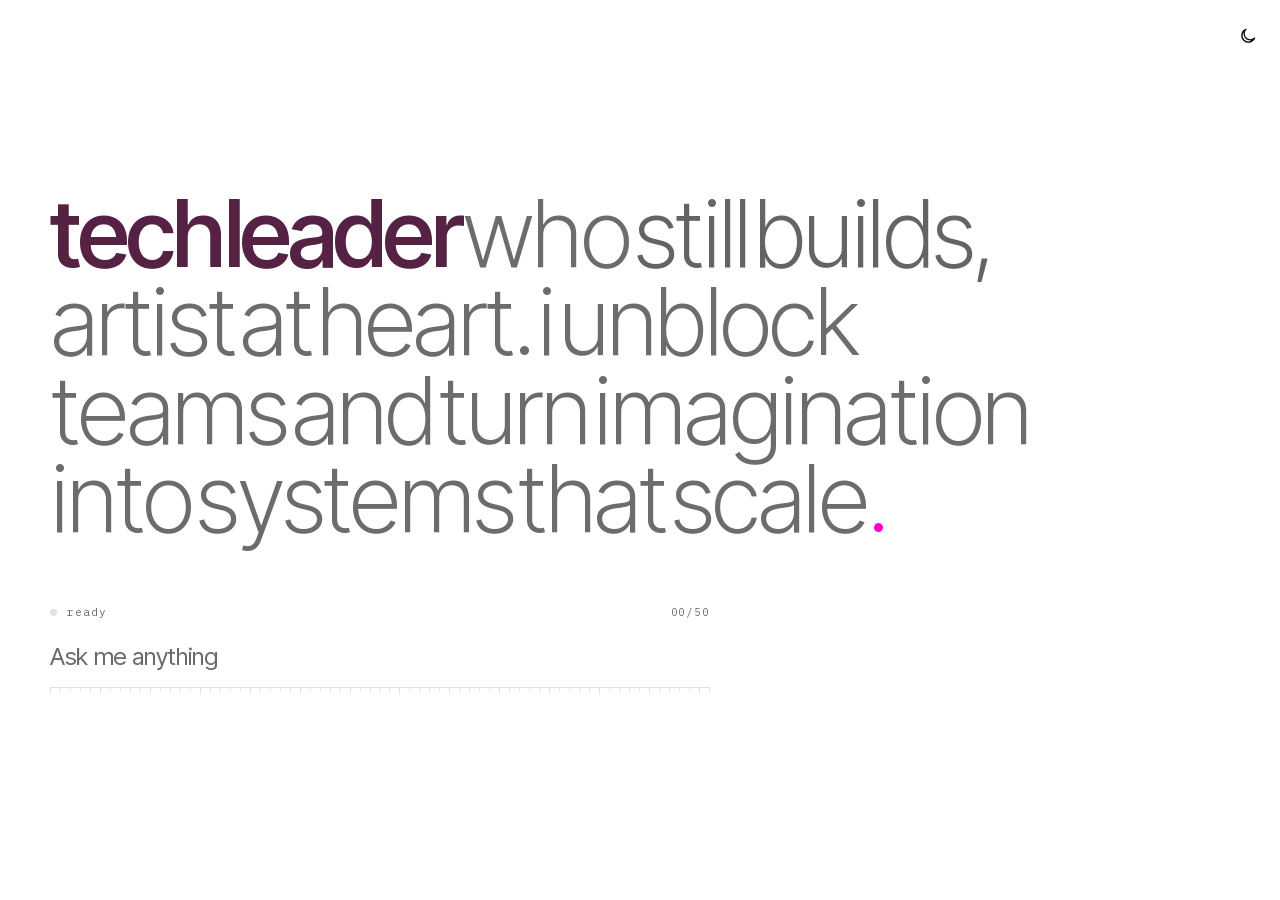
==== commit f60e5497: "Drop the blur from answer words once they land A fill of both left filter: blur(0) on every word, an" ====
--- a/index.html
+++ b/index.html
@@ -45,7 +45,7 @@
     <link rel="apple-touch-icon" href="/apple-touch-icon.png">
 
     <link rel="preload" href="/fonts/inter-tight-latin.woff2" as="font" type="font/woff2" crossorigin>
-    <link rel="stylesheet" href="css/site.css?v=20261026">
+    <link rel="stylesheet" href="css/site.css?v=20261101">
 
     <!-- Apply a saved light/dark choice before first paint, so the page never flashes the wrong theme -->
     <script>
@@ -135,7 +135,7 @@
     </main>
     <p class="sig">kostis karampinas – greece</p>
 
-    <script src="js/content.js?v=20261026"></script>
-    <script src="js/site.js?v=20261026"></script>
+    <script src="js/content.js?v=20261101"></script>
+    <script src="js/site.js?v=20261101"></script>
   </body>
 </html>
--- a/css/site.css
+++ b/css/site.css
@@ -198,7 +198,7 @@
 .out .answer { margin: 0; font-size: clamp(1.625rem, 3.1vw, 2.625rem); line-height: 1.16; font-weight: 420; letter-spacing: -0.03em; max-width: 24em; text-wrap: pretty; }
 /* an invisible marker at the end of the answer, sitting on the baseline: the dot rides it and becomes the full stop */
 .caret { display: inline-block; width: 0; height: 0; }
-.answer .w { animation: wordin .45s ease-out both; animation-delay: var(--i); }
+.answer .w { animation: wordin .45s ease-out backwards; animation-delay: var(--i); }
 @keyframes wordin { from { opacity: 0; filter: blur(0.08em); } }
 
 /* ---- the dot: the page's pet ---- */
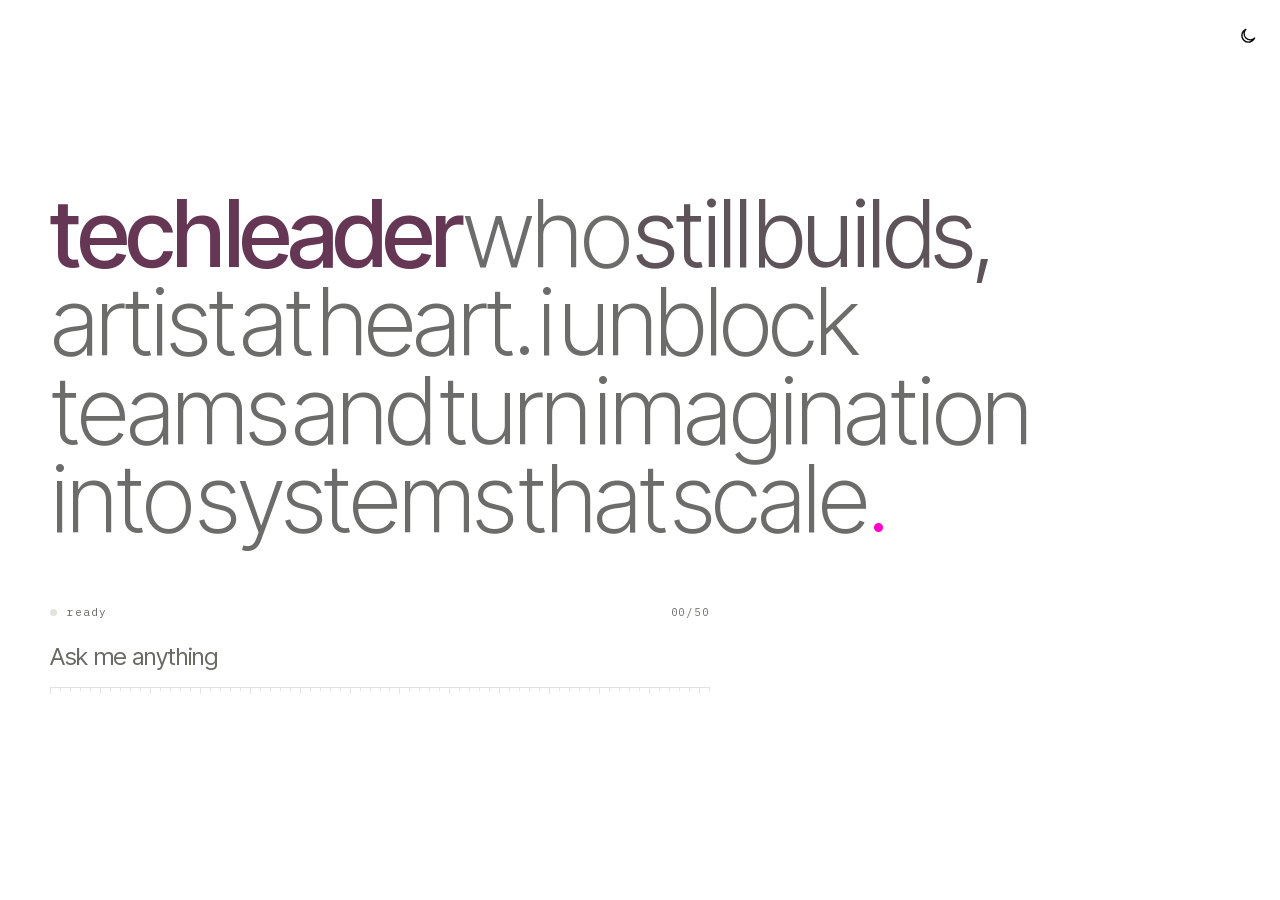
==== commit 6e631dd0: "Seat the dot after the input text It sat on the ruler below the text, and never left the tagline if " ====
--- a/index.html
+++ b/index.html
@@ -45,7 +45,7 @@
     <link rel="apple-touch-icon" href="/apple-touch-icon.png">
 
     <link rel="preload" href="/fonts/inter-tight-latin.woff2" as="font" type="font/woff2" crossorigin>
-    <link rel="stylesheet" href="css/site.css?v=20261101">
+    <link rel="stylesheet" href="css/site.css?v=20261101b">
 
     <!-- Apply a saved light/dark choice before first paint, so the page never flashes the wrong theme -->
     <script>
@@ -135,7 +135,7 @@
     </main>
     <p class="sig">kostis karampinas – greece</p>
 
-    <script src="js/content.js?v=20261101"></script>
-    <script src="js/site.js?v=20261101"></script>
+    <script src="js/content.js?v=20261101b"></script>
+    <script src="js/site.js?v=20261101b"></script>
   </body>
 </html>
